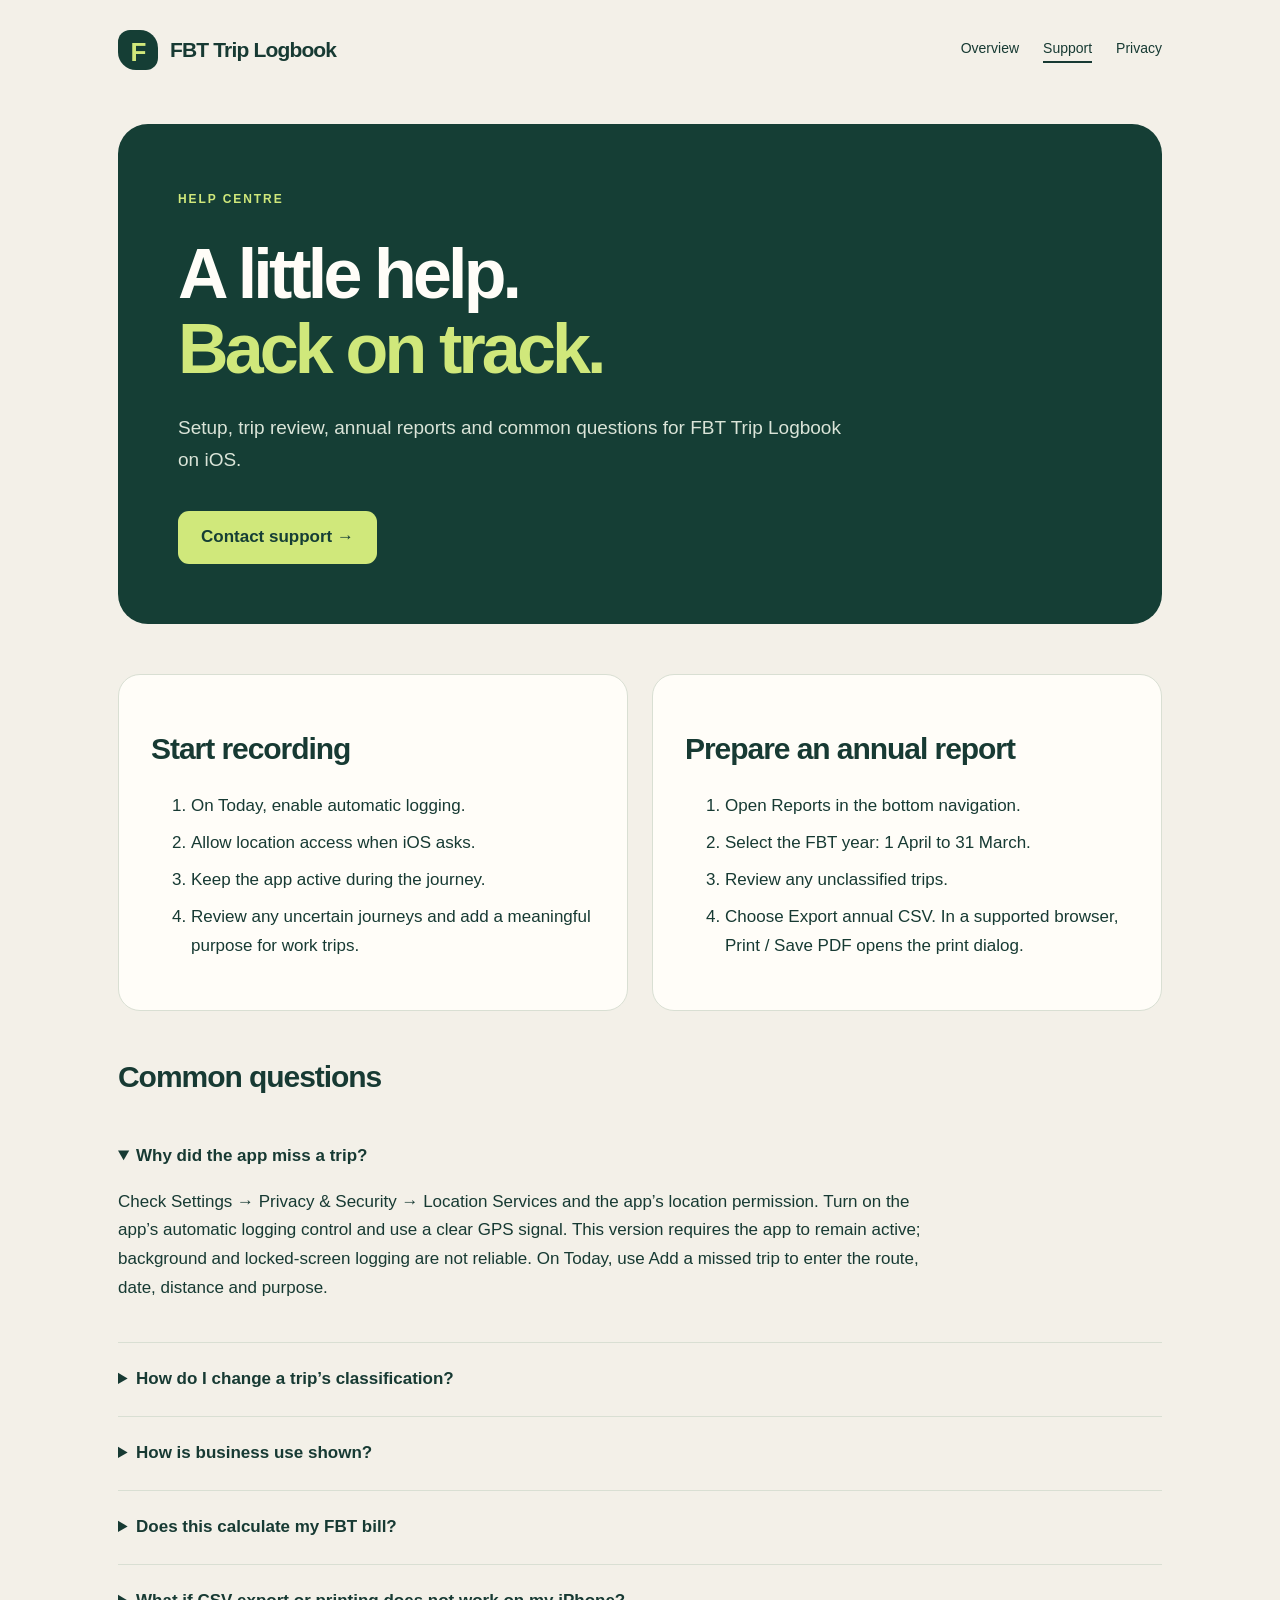
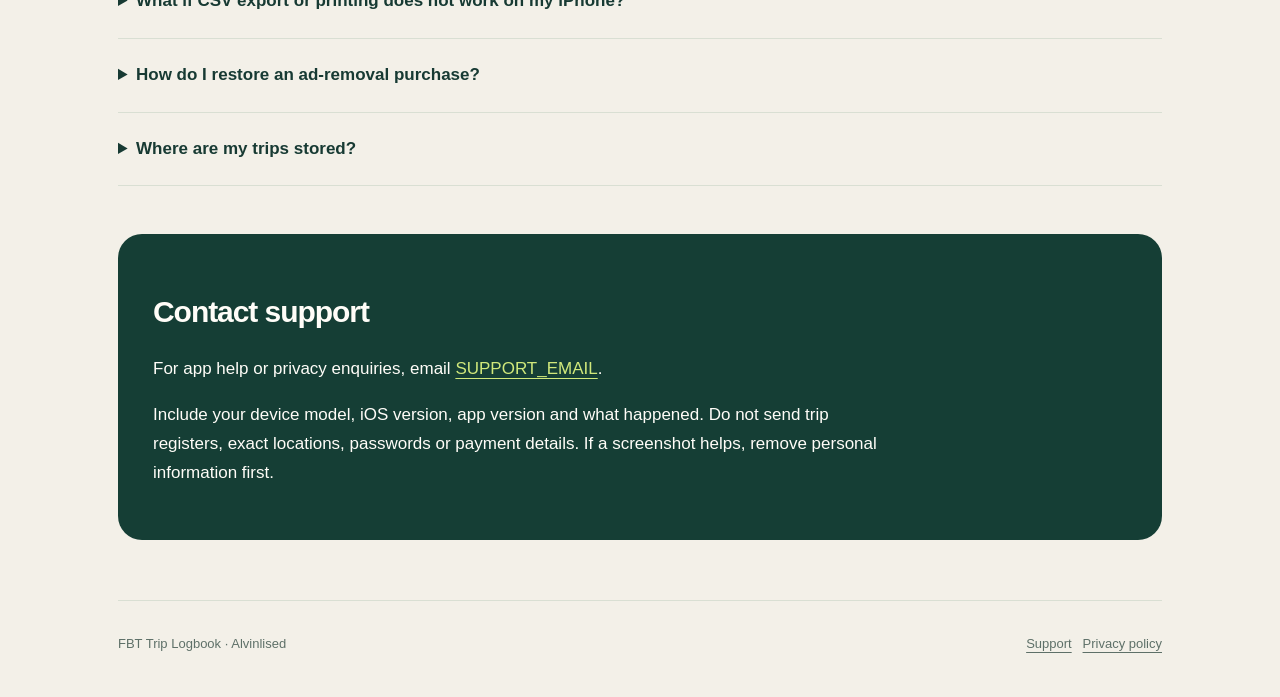
==== docs/support.html @ f2e885cb "Add FBT support website draft: support.html" ====
<!doctype html><html lang="en-AU"><head><meta charset="utf-8"><meta name="viewport" content="width=device-width,initial-scale=1"><meta name="description" content="FBT Trip Logbook support, annual reporting help, location guidance and privacy information."><title>Support · FBT Trip Logbook</title><link rel="stylesheet" href="styles.css"></head><body><a class="skip" href="#main">Skip to content</a><div class="wrap"><header><a class="brand" href="index.html"><span class="mark" aria-hidden="true">F</span>FBT Trip Logbook</a><nav aria-label="Main"><a href="index.html">Overview</a><a href="support.html" aria-current="page">Support</a><a href="privacy.html">Privacy</a></nav></header><main id="main"><section class="hero"><span class="eyebrow">Help centre</span><h1>A little help.<br><em>Back on track.</em></h1><p>Setup, trip review, annual reports and common questions for FBT Trip Logbook on iOS.</p><a class="button" href="#contact">Contact support →</a></section><section class="grid"><article class="card"><h2>Start recording</h2><ol><li>On Today, enable automatic logging.</li><li>Allow location access when iOS asks.</li><li>Keep the app active during the journey.</li><li>Review any uncertain journeys and add a meaningful purpose for work trips.</li></ol></article><article class="card"><h2>Prepare an annual report</h2><ol><li>Open Reports in the bottom navigation.</li><li>Select the FBT year: 1 April to 31 March.</li><li>Review any unclassified trips.</li><li>Choose Export annual CSV. In a supported browser, Print / Save PDF opens the print dialog.</li></ol></article></section><section><h2>Common questions</h2><details open><summary>Why did the app miss a trip?</summary><p>Check Settings → Privacy &amp; Security → Location Services and the app’s location permission. Turn on the app’s automatic logging control and use a clear GPS signal. This version requires the app to remain active; background and locked-screen logging are not reliable. On Today, use Add a missed trip to enter the route, date, distance and purpose.</p></details><details><summary>How do I change a trip’s classification?</summary><p>Open Trips and use All, Work, Personal or Review to find it. Tap its classification label to change it or open the review prompt. Review all uncertain journeys before relying on an annual summary.</p></details><details><summary>How is business use shown?</summary><p>The current dashboard and annual report show work kilometres divided by all recorded kilometres for the selected FBT year. Unreviewed journeys remain in the total, so the percentage is provisional until review is complete. GPS estimates are not vehicle odometer readings.</p></details><details><summary>Does this calculate my FBT bill?</summary><p>No. Reports are summaries of recorded journeys. They do not calculate taxable value or FBT payable, establish a representative logbook, or replace vehicle cost, odometer and availability records. Confirm the appropriate treatment with your employer or registered tax adviser.</p></details><details><summary>What if CSV export or printing does not work on my iPhone?</summary><p>CSV export and the print action depend on the browser or native app environment. If no file or print dialog appears, contact support with the device and iOS version. Keep the app installed and retain your records while we investigate. Do not remove the app as a troubleshooting step before exporting data.</p></details><details><summary>How do I restore an ad-removal purchase?</summary><p>Open the avatar / Settings button, then Restore purchase. Use the Apple Account that made the purchase. Purchases are available only when the store product is configured and available for your build. If restoration fails, contact support with the message shown; do not send payment details.</p></details><details><summary>Where are my trips stored?</summary><p>Records are stored in the app’s on-device web storage. There is no developer-operated trip account or cloud sync in this release. Deleting the app or clearing its storage can remove records. Export a CSV before removing the app.</p></details></section><section class="contact" id="contact"><h2>Contact support</h2><p>For app help or privacy enquiries, email <a href="mailto:SUPPORT_EMAIL">SUPPORT_EMAIL</a>.</p><p>Include your device model, iOS version, app version and what happened. Do not send trip registers, exact locations, passwords or payment details. If a screenshot helps, remove personal information first.</p></section></main><footer><span>FBT Trip Logbook · Alvinlised</span><span><a href="support.html">Support</a> &nbsp; <a href="privacy.html">Privacy policy</a></span></footer></div></body></html>
---- docs/styles.css ----
:root{--ink:#173a33;--green:#153e35;--lime:#d0e87b;--paper:#fffdf8;--muted:#5e7068;--line:#d9dfd3}*{box-sizing:border-box}html{scroll-behavior:smooth}body{margin:0;background:#f3f0e8;color:var(--ink);font:17px/1.7 -apple-system,BlinkMacSystemFont,"Segoe UI",sans-serif}a{color:inherit;text-underline-offset:4px}a:hover{color:#376a3c}a:focus-visible,summary:focus-visible{outline:3px solid #6c9439;outline-offset:5px}.wrap{max-width:1100px;margin:auto;padding:0 28px}header{display:flex;align-items:center;justify-content:space-between;gap:20px;min-height:100px}.brand{text-decoration:none;font-weight:750;letter-spacing:-.04em;font-size:21px;display:flex;align-items:center;gap:12px}.mark{background:var(--green);color:var(--lime);border-radius:12px 18px 12px 18px;width:40px;height:40px;display:grid;place-items:center;font-size:26px}nav{display:flex;gap:24px;font-size:14px}nav a{text-decoration:none}nav [aria-current]{border-bottom:2px solid var(--ink)}.hero{background:var(--green);color:var(--paper);padding:60px;border-radius:30px;margin:24px 0 50px}.eyebrow{text-transform:uppercase;font-size:12px;letter-spacing:.16em;font-weight:700}.hero .eyebrow{color:var(--lime)}h1{font-size:clamp(38px,6vw,70px);line-height:1.08;letter-spacing:-.055em;margin:24px 0}h1 em{font-style:normal;color:var(--lime)}.hero p{max-width:670px;color:#dae4d8;font-size:19px}.button{display:inline-block;background:var(--lime);color:var(--green);padding:12px 23px;border-radius:11px;text-decoration:none;font-weight:700;margin-top:15px}.grid{display:grid;grid-template-columns:1fr 1fr;gap:24px}.card{padding:32px;background:var(--paper);border:1px solid var(--line);border-radius:22px}.card .num{font-size:12px;font-weight:700;color:var(--muted)}h2{font-size:30px;line-height:1.2;letter-spacing:-.035em}h3{font-size:21px;line-height:1.3}.muted{color:var(--muted)}section{margin:48px 0}.notice{padding:22px 26px;border-left:4px solid #93ac50;background:#e5ebd9;border-radius:0 12px 12px 0}details{padding:22px 0;border-bottom:1px solid var(--line)}summary{font-weight:700;cursor:pointer}details p{max-width:820px}.article{max-width:800px;margin:60px auto}.article h1{font-size:52px}.article h2{font-size:26px;margin-top:42px}.contact{background:var(--green);color:var(--paper);padding:35px;border-radius:24px}.contact p{max-width:750px}.contact a{color:var(--lime)}footer{padding:32px 0 42px;border-top:1px solid var(--line);margin-top:60px;display:flex;flex-wrap:wrap;justify-content:space-between;gap:15px;font-size:13px;color:var(--muted)}.skip{position:absolute;left:20px;top:-80px;background:white;padding:10px}.skip:focus{top:10px}li{margin-bottom:8px}@media(max-width:650px){.wrap{padding:0 20px}header{align-items:flex-start;flex-direction:column;justify-content:center;padding:20px 0;gap:15px}nav{gap:22px}.hero{padding:30px 25px;border-radius:22px}.hero p{font-size:17px}.grid{grid-template-columns:1fr}.card{padding:25px}.article{margin-top:35px}.article h1{font-size:40px}.contact{padding:26px}h2{font-size:26px}}
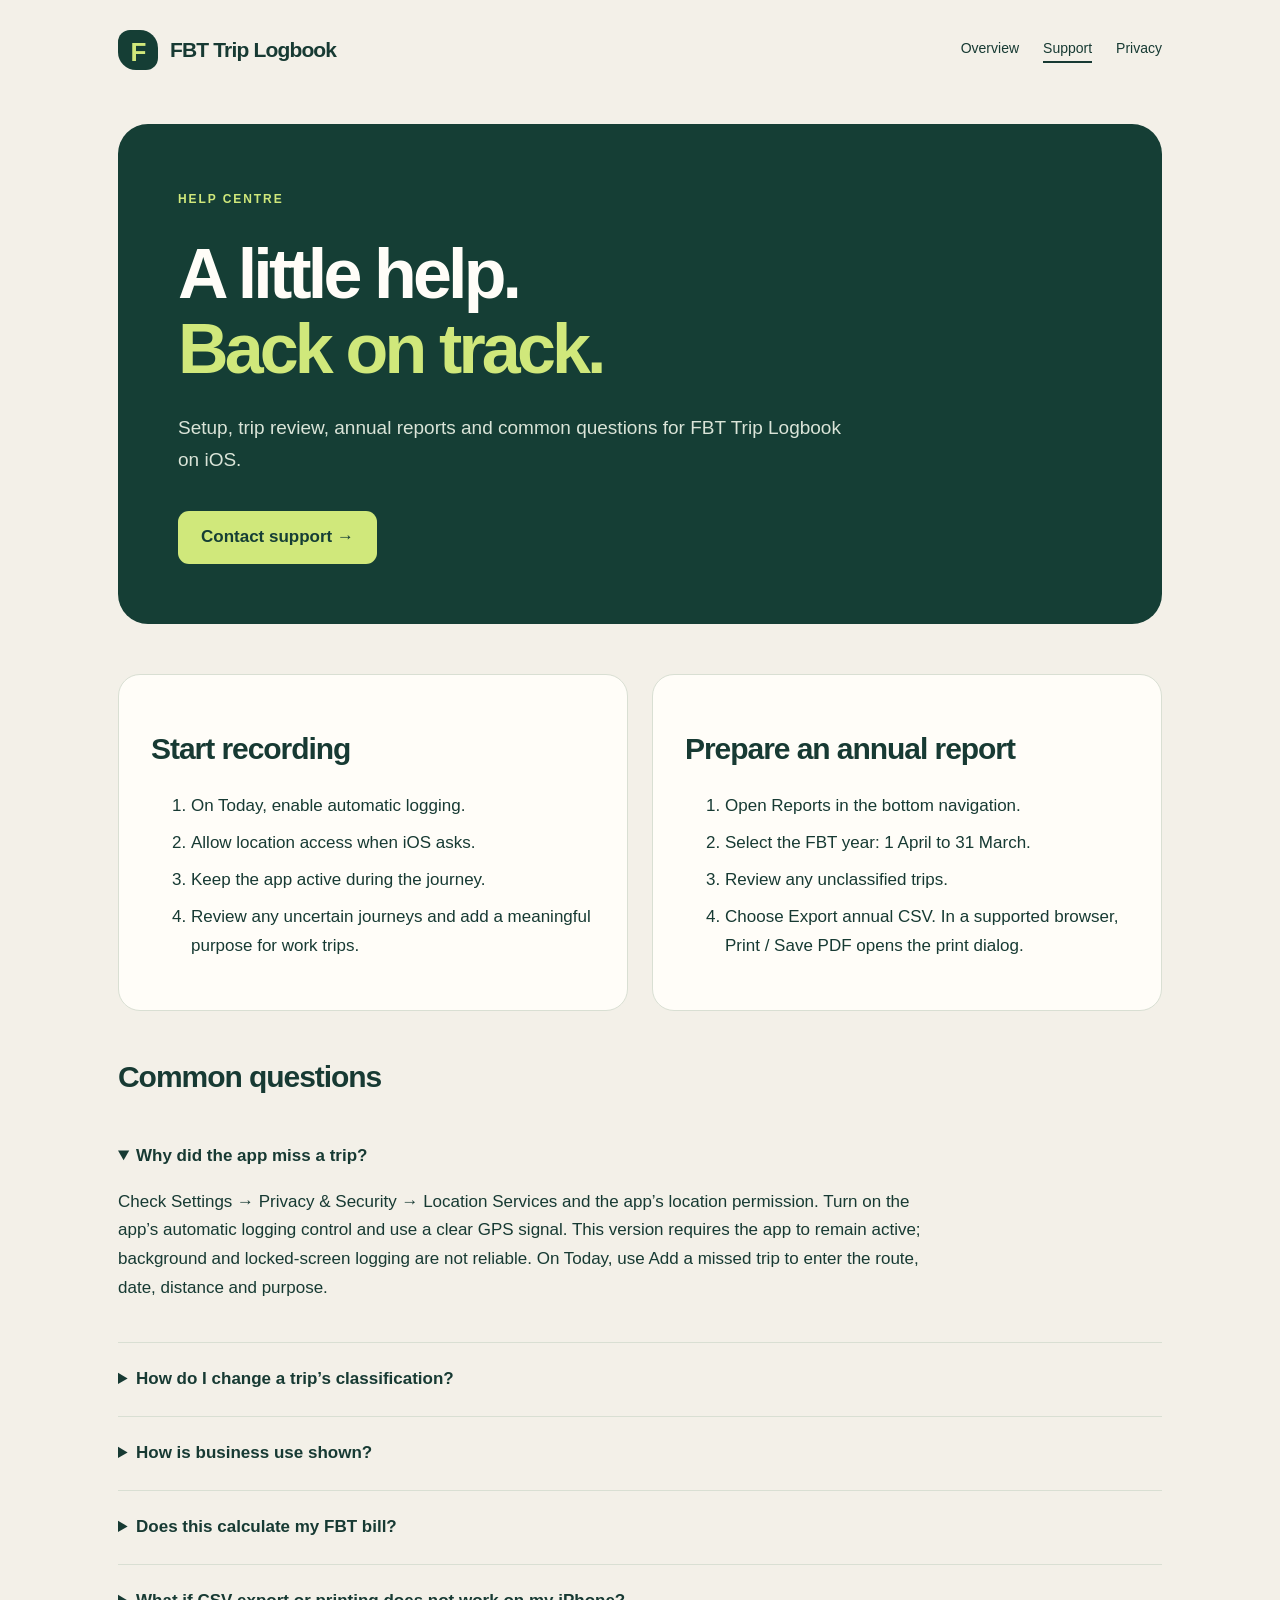
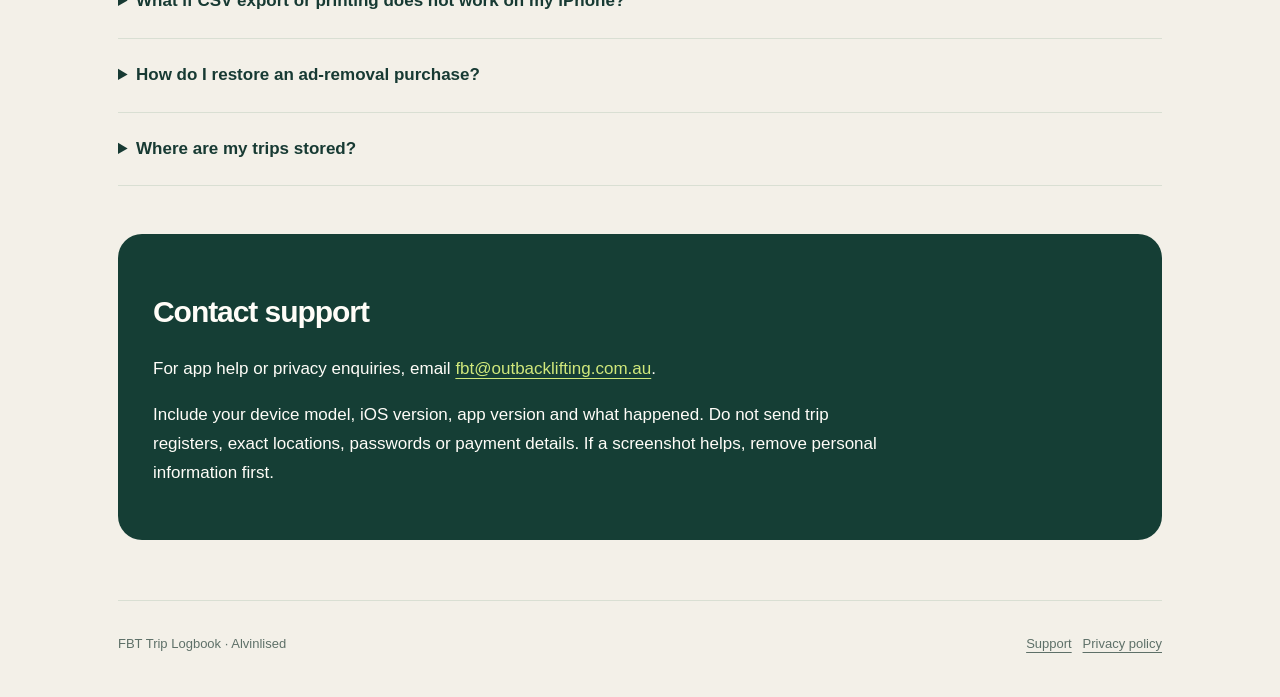
==== commit 32ddd26c: "Set confirmed FBT support and privacy contact" ====
--- a/docs/support.html
+++ b/docs/support.html
@@ -1 +1 @@
-<!doctype html><html lang="en-AU"><head><meta charset="utf-8"><meta name="viewport" content="width=device-width,initial-scale=1"><meta name="description" content="FBT Trip Logbook support, annual reporting help, location guidance and privacy information."><title>Support · FBT Trip Logbook</title><link rel="stylesheet" href="styles.css"></head><body><a class="skip" href="#main">Skip to content</a><div class="wrap"><header><a class="brand" href="index.html"><span class="mark" aria-hidden="true">F</span>FBT Trip Logbook</a><nav aria-label="Main"><a href="index.html">Overview</a><a href="support.html" aria-current="page">Support</a><a href="privacy.html">Privacy</a></nav></header><main id="main"><section class="hero"><span class="eyebrow">Help centre</span><h1>A little help.<br><em>Back on track.</em></h1><p>Setup, trip review, annual reports and common questions for FBT Trip Logbook on iOS.</p><a class="button" href="#contact">Contact support →</a></section><section class="grid"><article class="card"><h2>Start recording</h2><ol><li>On Today, enable automatic logging.</li><li>Allow location access when iOS asks.</li><li>Keep the app active during the journey.</li><li>Review any uncertain journeys and add a meaningful purpose for work trips.</li></ol></article><article class="card"><h2>Prepare an annual report</h2><ol><li>Open Reports in the bottom navigation.</li><li>Select the FBT year: 1 April to 31 March.</li><li>Review any unclassified trips.</li><li>Choose Export annual CSV. In a supported browser, Print / Save PDF opens the print dialog.</li></ol></article></section><section><h2>Common questions</h2><details open><summary>Why did the app miss a trip?</summary><p>Check Settings → Privacy &amp; Security → Location Services and the app’s location permission. Turn on the app’s automatic logging control and use a clear GPS signal. This version requires the app to remain active; background and locked-screen logging are not reliable. On Today, use Add a missed trip to enter the route, date, distance and purpose.</p></details><details><summary>How do I change a trip’s classification?</summary><p>Open Trips and use All, Work, Personal or Review to find it. Tap its classification label to change it or open the review prompt. Review all uncertain journeys before relying on an annual summary.</p></details><details><summary>How is business use shown?</summary><p>The current dashboard and annual report show work kilometres divided by all recorded kilometres for the selected FBT year. Unreviewed journeys remain in the total, so the percentage is provisional until review is complete. GPS estimates are not vehicle odometer readings.</p></details><details><summary>Does this calculate my FBT bill?</summary><p>No. Reports are summaries of recorded journeys. They do not calculate taxable value or FBT payable, establish a representative logbook, or replace vehicle cost, odometer and availability records. Confirm the appropriate treatment with your employer or registered tax adviser.</p></details><details><summary>What if CSV export or printing does not work on my iPhone?</summary><p>CSV export and the print action depend on the browser or native app environment. If no file or print dialog appears, contact support with the device and iOS version. Keep the app installed and retain your records while we investigate. Do not remove the app as a troubleshooting step before exporting data.</p></details><details><summary>How do I restore an ad-removal purchase?</summary><p>Open the avatar / Settings button, then Restore purchase. Use the Apple Account that made the purchase. Purchases are available only when the store product is configured and available for your build. If restoration fails, contact support with the message shown; do not send payment details.</p></details><details><summary>Where are my trips stored?</summary><p>Records are stored in the app’s on-device web storage. There is no developer-operated trip account or cloud sync in this release. Deleting the app or clearing its storage can remove records. Export a CSV before removing the app.</p></details></section><section class="contact" id="contact"><h2>Contact support</h2><p>For app help or privacy enquiries, email <a href="mailto:SUPPORT_EMAIL">SUPPORT_EMAIL</a>.</p><p>Include your device model, iOS version, app version and what happened. Do not send trip registers, exact locations, passwords or payment details. If a screenshot helps, remove personal information first.</p></section></main><footer><span>FBT Trip Logbook · Alvinlised</span><span><a href="support.html">Support</a> &nbsp; <a href="privacy.html">Privacy policy</a></span></footer></div></body></html>+<!doctype html><html lang="en-AU"><head><meta charset="utf-8"><meta name="viewport" content="width=device-width,initial-scale=1"><meta name="description" content="FBT Trip Logbook support, annual reporting help, location guidance and privacy information."><title>Support · FBT Trip Logbook</title><link rel="stylesheet" href="styles.css"></head><body><a class="skip" href="#main">Skip to content</a><div class="wrap"><header><a class="brand" href="index.html"><span class="mark" aria-hidden="true">F</span>FBT Trip Logbook</a><nav aria-label="Main"><a href="index.html">Overview</a><a href="support.html" aria-current="page">Support</a><a href="privacy.html">Privacy</a></nav></header><main id="main"><section class="hero"><span class="eyebrow">Help centre</span><h1>A little help.<br><em>Back on track.</em></h1><p>Setup, trip review, annual reports and common questions for FBT Trip Logbook on iOS.</p><a class="button" href="#contact">Contact support →</a></section><section class="grid"><article class="card"><h2>Start recording</h2><ol><li>On Today, enable automatic logging.</li><li>Allow location access when iOS asks.</li><li>Keep the app active during the journey.</li><li>Review any uncertain journeys and add a meaningful purpose for work trips.</li></ol></article><article class="card"><h2>Prepare an annual report</h2><ol><li>Open Reports in the bottom navigation.</li><li>Select the FBT year: 1 April to 31 March.</li><li>Review any unclassified trips.</li><li>Choose Export annual CSV. In a supported browser, Print / Save PDF opens the print dialog.</li></ol></article></section><section><h2>Common questions</h2><details open><summary>Why did the app miss a trip?</summary><p>Check Settings → Privacy &amp; Security → Location Services and the app’s location permission. Turn on the app’s automatic logging control and use a clear GPS signal. This version requires the app to remain active; background and locked-screen logging are not reliable. On Today, use Add a missed trip to enter the route, date, distance and purpose.</p></details><details><summary>How do I change a trip’s classification?</summary><p>Open Trips and use All, Work, Personal or Review to find it. Tap its classification label to change it or open the review prompt. Review all uncertain journeys before relying on an annual summary.</p></details><details><summary>How is business use shown?</summary><p>The current dashboard and annual report show work kilometres divided by all recorded kilometres for the selected FBT year. Unreviewed journeys remain in the total, so the percentage is provisional until review is complete. GPS estimates are not vehicle odometer readings.</p></details><details><summary>Does this calculate my FBT bill?</summary><p>No. Reports are summaries of recorded journeys. They do not calculate taxable value or FBT payable, establish a representative logbook, or replace vehicle cost, odometer and availability records. Confirm the appropriate treatment with your employer or registered tax adviser.</p></details><details><summary>What if CSV export or printing does not work on my iPhone?</summary><p>CSV export and the print action depend on the browser or native app environment. If no file or print dialog appears, contact support with the device and iOS version. Keep the app installed and retain your records while we investigate. Do not remove the app as a troubleshooting step before exporting data.</p></details><details><summary>How do I restore an ad-removal purchase?</summary><p>Open the avatar / Settings button, then Restore purchase. Use the Apple Account that made the purchase. Purchases are available only when the store product is configured and available for your build. If restoration fails, contact support with the message shown; do not send payment details.</p></details><details><summary>Where are my trips stored?</summary><p>Records are stored in the app’s on-device web storage. There is no developer-operated trip account or cloud sync in this release. Deleting the app or clearing its storage can remove records. Export a CSV before removing the app.</p></details></section><section class="contact" id="contact"><h2>Contact support</h2><p>For app help or privacy enquiries, email <a href="mailto:fbt@outbacklifting.com.au">fbt@outbacklifting.com.au</a>.</p><p>Include your device model, iOS version, app version and what happened. Do not send trip registers, exact locations, passwords or payment details. If a screenshot helps, remove personal information first.</p></section></main><footer><span>FBT Trip Logbook · Alvinlised</span><span><a href="support.html">Support</a> &nbsp; <a href="privacy.html">Privacy policy</a></span></footer></div></body></html>
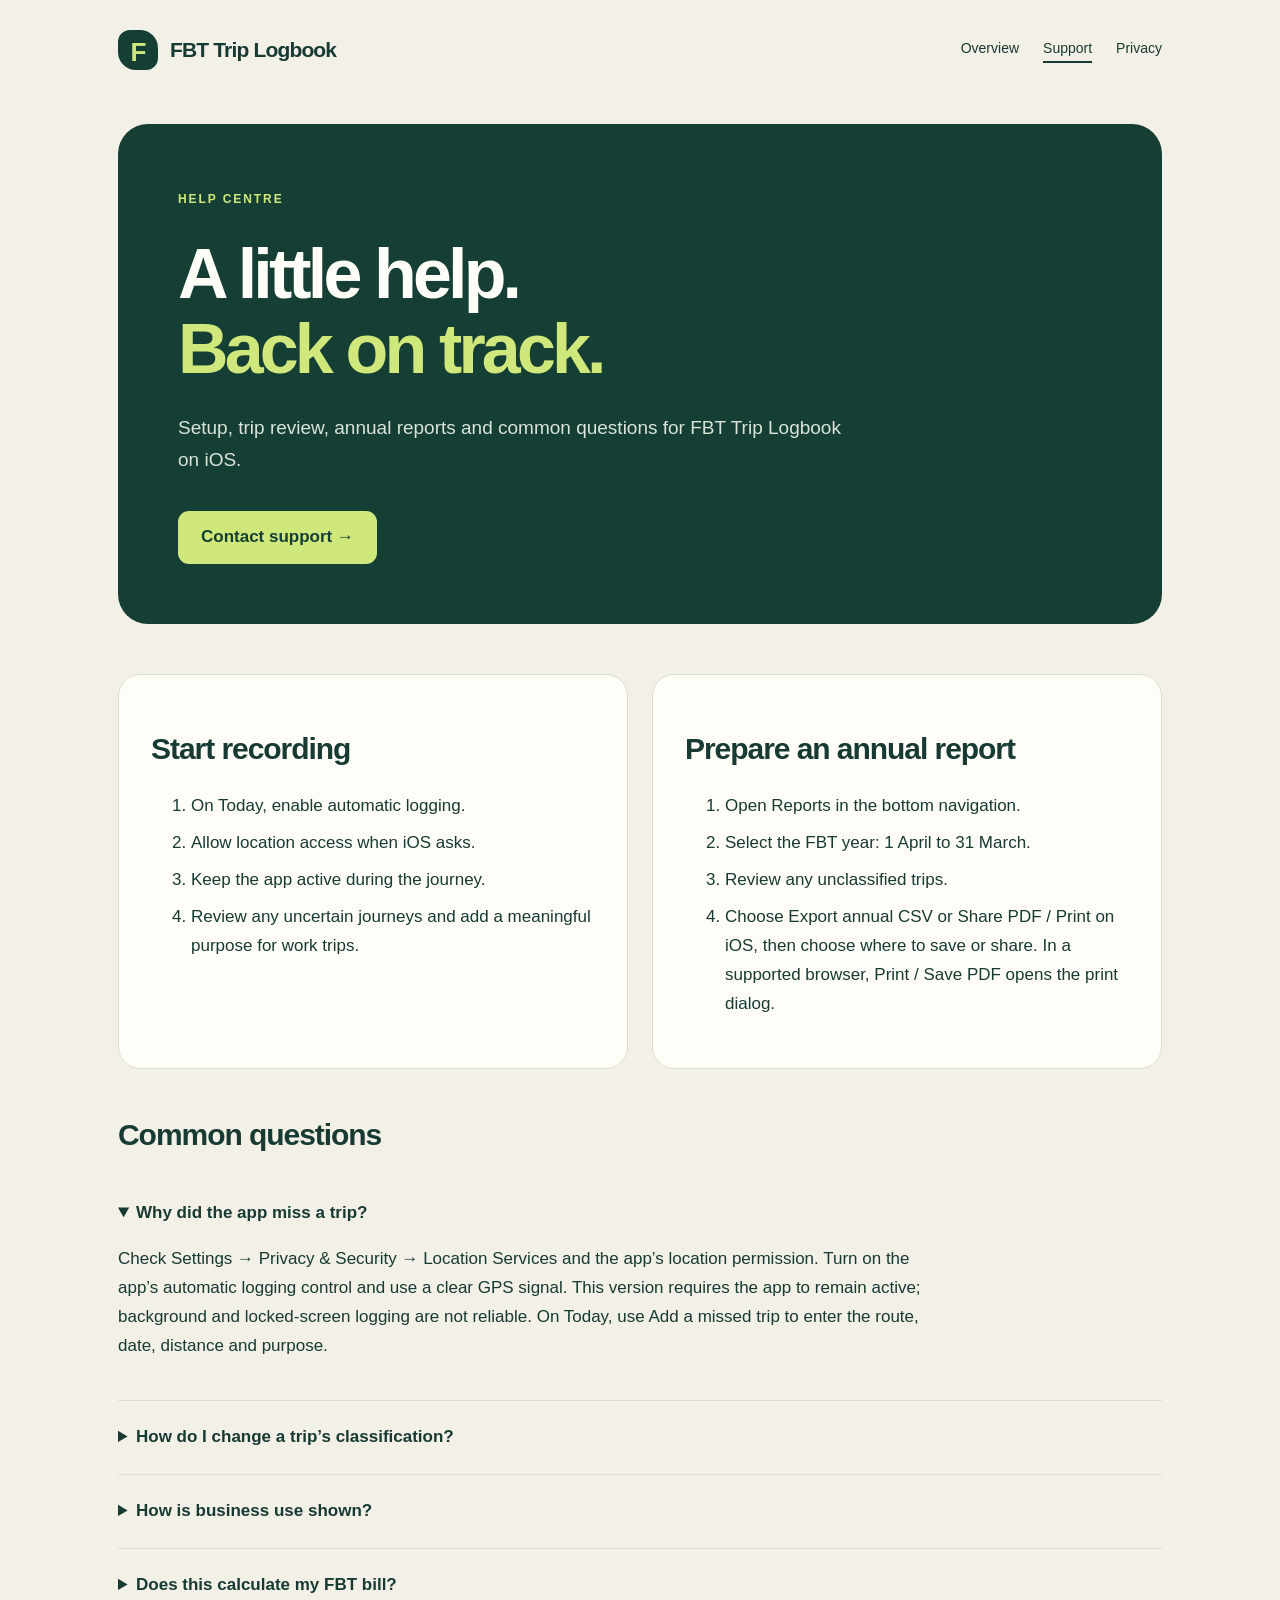
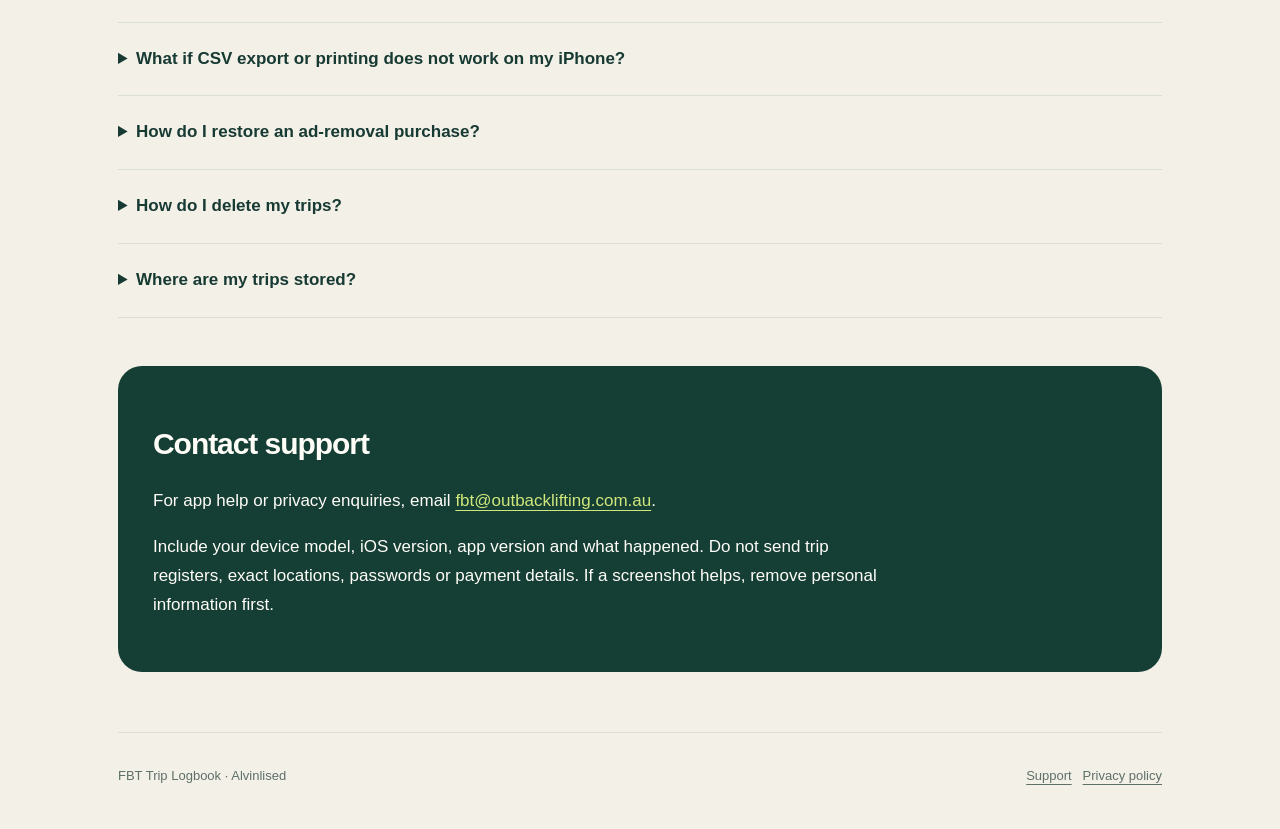
==== commit 67425ec7: "Align support and privacy with release exports, consent and local deletion" ====
--- a/docs/support.html
+++ b/docs/support.html
@@ -1 +1 @@
-<!doctype html><html lang="en-AU"><head><meta charset="utf-8"><meta name="viewport" content="width=device-width,initial-scale=1"><meta name="description" content="FBT Trip Logbook support, annual reporting help, location guidance and privacy information."><title>Support · FBT Trip Logbook</title><link rel="stylesheet" href="styles.css"></head><body><a class="skip" href="#main">Skip to content</a><div class="wrap"><header><a class="brand" href="index.html"><span class="mark" aria-hidden="true">F</span>FBT Trip Logbook</a><nav aria-label="Main"><a href="index.html">Overview</a><a href="support.html" aria-current="page">Support</a><a href="privacy.html">Privacy</a></nav></header><main id="main"><section class="hero"><span class="eyebrow">Help centre</span><h1>A little help.<br><em>Back on track.</em></h1><p>Setup, trip review, annual reports and common questions for FBT Trip Logbook on iOS.</p><a class="button" href="#contact">Contact support →</a></section><section class="grid"><article class="card"><h2>Start recording</h2><ol><li>On Today, enable automatic logging.</li><li>Allow location access when iOS asks.</li><li>Keep the app active during the journey.</li><li>Review any uncertain journeys and add a meaningful purpose for work trips.</li></ol></article><article class="card"><h2>Prepare an annual report</h2><ol><li>Open Reports in the bottom navigation.</li><li>Select the FBT year: 1 April to 31 March.</li><li>Review any unclassified trips.</li><li>Choose Export annual CSV. In a supported browser, Print / Save PDF opens the print dialog.</li></ol></article></section><section><h2>Common questions</h2><details open><summary>Why did the app miss a trip?</summary><p>Check Settings → Privacy &amp; Security → Location Services and the app’s location permission. Turn on the app’s automatic logging control and use a clear GPS signal. This version requires the app to remain active; background and locked-screen logging are not reliable. On Today, use Add a missed trip to enter the route, date, distance and purpose.</p></details><details><summary>How do I change a trip’s classification?</summary><p>Open Trips and use All, Work, Personal or Review to find it. Tap its classification label to change it or open the review prompt. Review all uncertain journeys before relying on an annual summary.</p></details><details><summary>How is business use shown?</summary><p>The current dashboard and annual report show work kilometres divided by all recorded kilometres for the selected FBT year. Unreviewed journeys remain in the total, so the percentage is provisional until review is complete. GPS estimates are not vehicle odometer readings.</p></details><details><summary>Does this calculate my FBT bill?</summary><p>No. Reports are summaries of recorded journeys. They do not calculate taxable value or FBT payable, establish a representative logbook, or replace vehicle cost, odometer and availability records. Confirm the appropriate treatment with your employer or registered tax adviser.</p></details><details><summary>What if CSV export or printing does not work on my iPhone?</summary><p>CSV export and the print action depend on the browser or native app environment. If no file or print dialog appears, contact support with the device and iOS version. Keep the app installed and retain your records while we investigate. Do not remove the app as a troubleshooting step before exporting data.</p></details><details><summary>How do I restore an ad-removal purchase?</summary><p>Open the avatar / Settings button, then Restore purchase. Use the Apple Account that made the purchase. Purchases are available only when the store product is configured and available for your build. If restoration fails, contact support with the message shown; do not send payment details.</p></details><details><summary>Where are my trips stored?</summary><p>Records are stored in the app’s on-device web storage. There is no developer-operated trip account or cloud sync in this release. Deleting the app or clearing its storage can remove records. Export a CSV before removing the app.</p></details></section><section class="contact" id="contact"><h2>Contact support</h2><p>For app help or privacy enquiries, email <a href="mailto:fbt@outbacklifting.com.au">fbt@outbacklifting.com.au</a>.</p><p>Include your device model, iOS version, app version and what happened. Do not send trip registers, exact locations, passwords or payment details. If a screenshot helps, remove personal information first.</p></section></main><footer><span>FBT Trip Logbook · Alvinlised</span><span><a href="support.html">Support</a> &nbsp; <a href="privacy.html">Privacy policy</a></span></footer></div></body></html>+<!doctype html><html lang="en-AU"><head><meta charset="utf-8"><meta name="viewport" content="width=device-width,initial-scale=1"><meta name="description" content="FBT Trip Logbook support, annual reporting help, location guidance and privacy information."><title>Support · FBT Trip Logbook</title><link rel="stylesheet" href="styles.css"></head><body><a class="skip" href="#main">Skip to content</a><div class="wrap"><header><a class="brand" href="index.html"><span class="mark" aria-hidden="true">F</span>FBT Trip Logbook</a><nav aria-label="Main"><a href="index.html">Overview</a><a href="support.html" aria-current="page">Support</a><a href="privacy.html">Privacy</a></nav></header><main id="main"><section class="hero"><span class="eyebrow">Help centre</span><h1>A little help.<br><em>Back on track.</em></h1><p>Setup, trip review, annual reports and common questions for FBT Trip Logbook on iOS.</p><a class="button" href="#contact">Contact support →</a></section><section class="grid"><article class="card"><h2>Start recording</h2><ol><li>On Today, enable automatic logging.</li><li>Allow location access when iOS asks.</li><li>Keep the app active during the journey.</li><li>Review any uncertain journeys and add a meaningful purpose for work trips.</li></ol></article><article class="card"><h2>Prepare an annual report</h2><ol><li>Open Reports in the bottom navigation.</li><li>Select the FBT year: 1 April to 31 March.</li><li>Review any unclassified trips.</li><li>Choose Export annual CSV or Share PDF / Print on iOS, then choose where to save or share. In a supported browser, Print / Save PDF opens the print dialog.</li></ol></article></section><section><h2>Common questions</h2><details open><summary>Why did the app miss a trip?</summary><p>Check Settings → Privacy &amp; Security → Location Services and the app’s location permission. Turn on the app’s automatic logging control and use a clear GPS signal. This version requires the app to remain active; background and locked-screen logging are not reliable. On Today, use Add a missed trip to enter the route, date, distance and purpose.</p></details><details><summary>How do I change a trip’s classification?</summary><p>Open Trips and use All, Work, Personal or Review to find it. Tap its classification label to change it or open the review prompt. Review all uncertain journeys before relying on an annual summary.</p></details><details><summary>How is business use shown?</summary><p>The current dashboard and annual report show work kilometres divided by all recorded kilometres for the selected FBT year. Unreviewed journeys remain in the total, so the percentage is provisional until review is complete. GPS estimates are not vehicle odometer readings.</p></details><details><summary>Does this calculate my FBT bill?</summary><p>No. Reports are summaries of recorded journeys. They do not calculate taxable value or FBT payable, establish a representative logbook, or replace vehicle cost, odometer and availability records. Confirm the appropriate treatment with your employer or registered tax adviser.</p></details><details><summary>What if CSV export or printing does not work on my iPhone?</summary><p>On iOS, annual CSV and PDF exports open the system share sheet. Browser printing depends on browser support. If no file or print dialog appears, contact support with the device and iOS version. Keep the app installed and retain your records while we investigate. Do not remove the app as a troubleshooting step before exporting data.</p></details><details><summary>How do I restore an ad-removal purchase?</summary><p>Open Settings, then Restore purchase. Use the Apple Account that made the purchase. Purchases are available only when the store product is configured and available for your build. If restoration fails, contact support with the message shown; do not send payment details.</p></details><details><summary>How do I delete my trips?</summary><p>Export your records first. Open Settings, choose Delete all trip records and confirm. This clears the saved register and interrupted-trip recovery data on this device and cannot be undone. Your Apple purchase is not changed. Manage exported copies and device backups separately.</p></details><details><summary>Where are my trips stored?</summary><p>Records are stored in the app’s on-device web storage. There is no developer-operated trip account or cloud sync in this release. Deleting the app or clearing its storage can remove records. Export a CSV before removing the app.</p></details></section><section class="contact" id="contact"><h2>Contact support</h2><p>For app help or privacy enquiries, email <a href="mailto:fbt@outbacklifting.com.au">fbt@outbacklifting.com.au</a>.</p><p>Include your device model, iOS version, app version and what happened. Do not send trip registers, exact locations, passwords or payment details. If a screenshot helps, remove personal information first.</p></section></main><footer><span>FBT Trip Logbook · Alvinlised</span><span><a href="support.html">Support</a> &nbsp; <a href="privacy.html">Privacy policy</a></span></footer></div></body></html>
